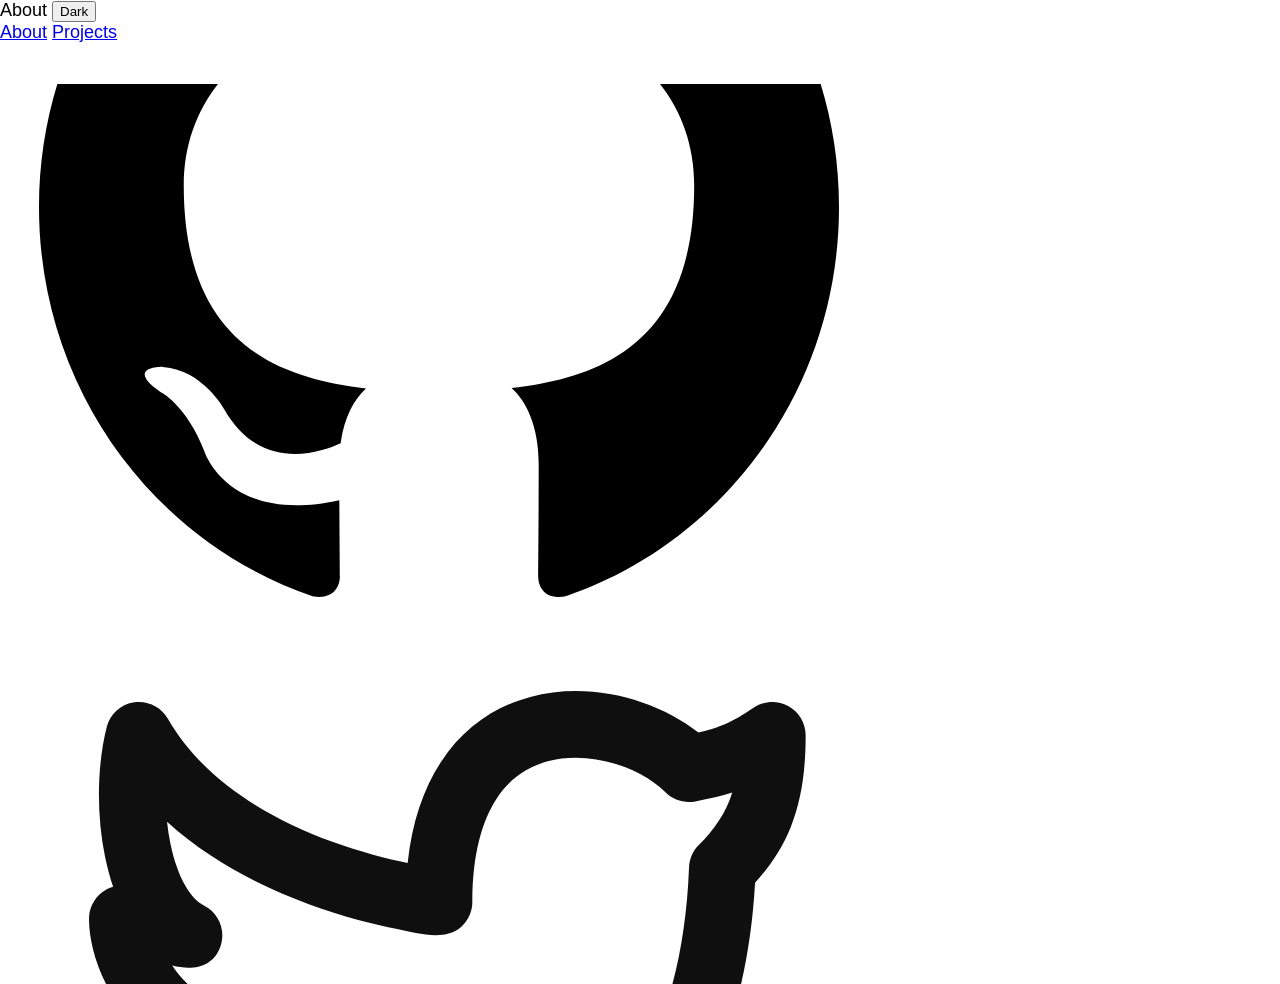
==== about.html @ 8a9fd540 "CleanCode" ====
<!DOCTYPE html>
<html lang="en">
    <head>
        <title>cttm</title>
        <link rel="stylesheet" href="css/header.css">
        <link rel="stylesheet" href="css/main.css">
    </head>
    <body>
        <script src="script.js"></script>

        <header>
            <div class="menu-bar">
                <span class="nav">About</span>
                <span class="nav-underli"></span>

                <button class="dark-mode-button" onclick="change_theme()">Dark</button> 

                <div class="menu-toggle" onclick="toggle_menu(this)">
                    <div class="bar1"></div>
                    <div class="bar2"></div>
                    <div class="bar3"></div>
                </div>
                <nav class="menu-content">
                    <a href="about.html">About</a>
                    <a href="projects.html">Projects</a>
                </nav>
            </div>
        </header>
        <main>
            <div class="page intro" style="display:flex">
                <div class="avatar" style="flex-basis:40%"></div>

                <div class="info" style="flex-basis:60%">
                    <h2 class="greet">Hi, ...</h2>
                    <p class="info-content">...This is something about me...</p>

                    <div class="title">
                        <span>LHP</span>
                        <span>IT Specialist</span>
                    </div>

                    <div class="link">
                        <img class="mail-c" src="assets/icon/mail-close.svg" alt="mail">
                        <img class="github" src="assets/icon/github.svg" alt="gitHub">
                        <img class="twitter" src="assets/icon/twitter.svg" alt="twitter">
                        <img class="discord" src="assets/icon/discord.svg" alt="discord">
                    </div>
                </div>
            </div>

            <div class="page journey">
                <h2 class="subtitle">My Journey</h2>

                <article class="card">
                    <h3>End of 2024:</h3>
                    <p>Achieved top rank of district-level CP (competitive programming) contest.</p>
                </article>
                <article class="card">
                    <h3>Middle of 2025:</h3>
                    <p>Achieved 3rd prize in Ho Chi Minh City-level CP contest.</p>
                    <p>Enrolled in the infamous Le Hong Phong High School for the Gifted, majoring in IT.</p>
                </article>
                <article class="card">
                    <h3>End of 2026:</h3>
                    <p>Become normal.</p>
                </article>
            </div>
        </main>
    </body>
</html>
---- css/header.css ----
html {
    font-family: 'Gill Sans', 'Gill Sans MT', Calibri, 'Trebuchet MS', sans-serif;
    font-size: 18px;
    transition: 0.4s;
}

body {
    margin: 0;
}

header {
    height: 84px;
}

main {
    width: 100%;
    height: calc(100vh - 84px);

    overflow-y: auto;
    scroll-snap-type: y mandatory;
    scroll-behavior: smooth;

    transition: 0.3s;
}

.page {
    width: 100%;
    height: calc(100vh - 84px);

    scroll-snap-align: start;

    display: flex;
    flex-direction: column;
    justify-content: center;
    align-items: center;

    color: white;
    font-family: Arial, sans-serif;
}
---- css/main.css ----
* {
    box-sizing: border-box;
}

html,
body {
    margin: 0;
    padding: 0;
}

main {
    width: 100%;
    height: 100vh;
    overflow-y: auto;
    scroll-snap-type: y mandatory;
    scroll-behavior: smooth;
}

.page {
    width: 100%;
    min-height: 100vh;

    scroll-snap-align: start;
    scroll-snap-stop: always;

    display: flex;
    flex-direction: column;
    justify-content: center;
    align-items: center;

    color: white;
    font-family: Arial, sans-serif;
}

.intro {
    border: solid;
    border-radius: 32px;
    margin: 1rem;
    padding: 1rem;
}
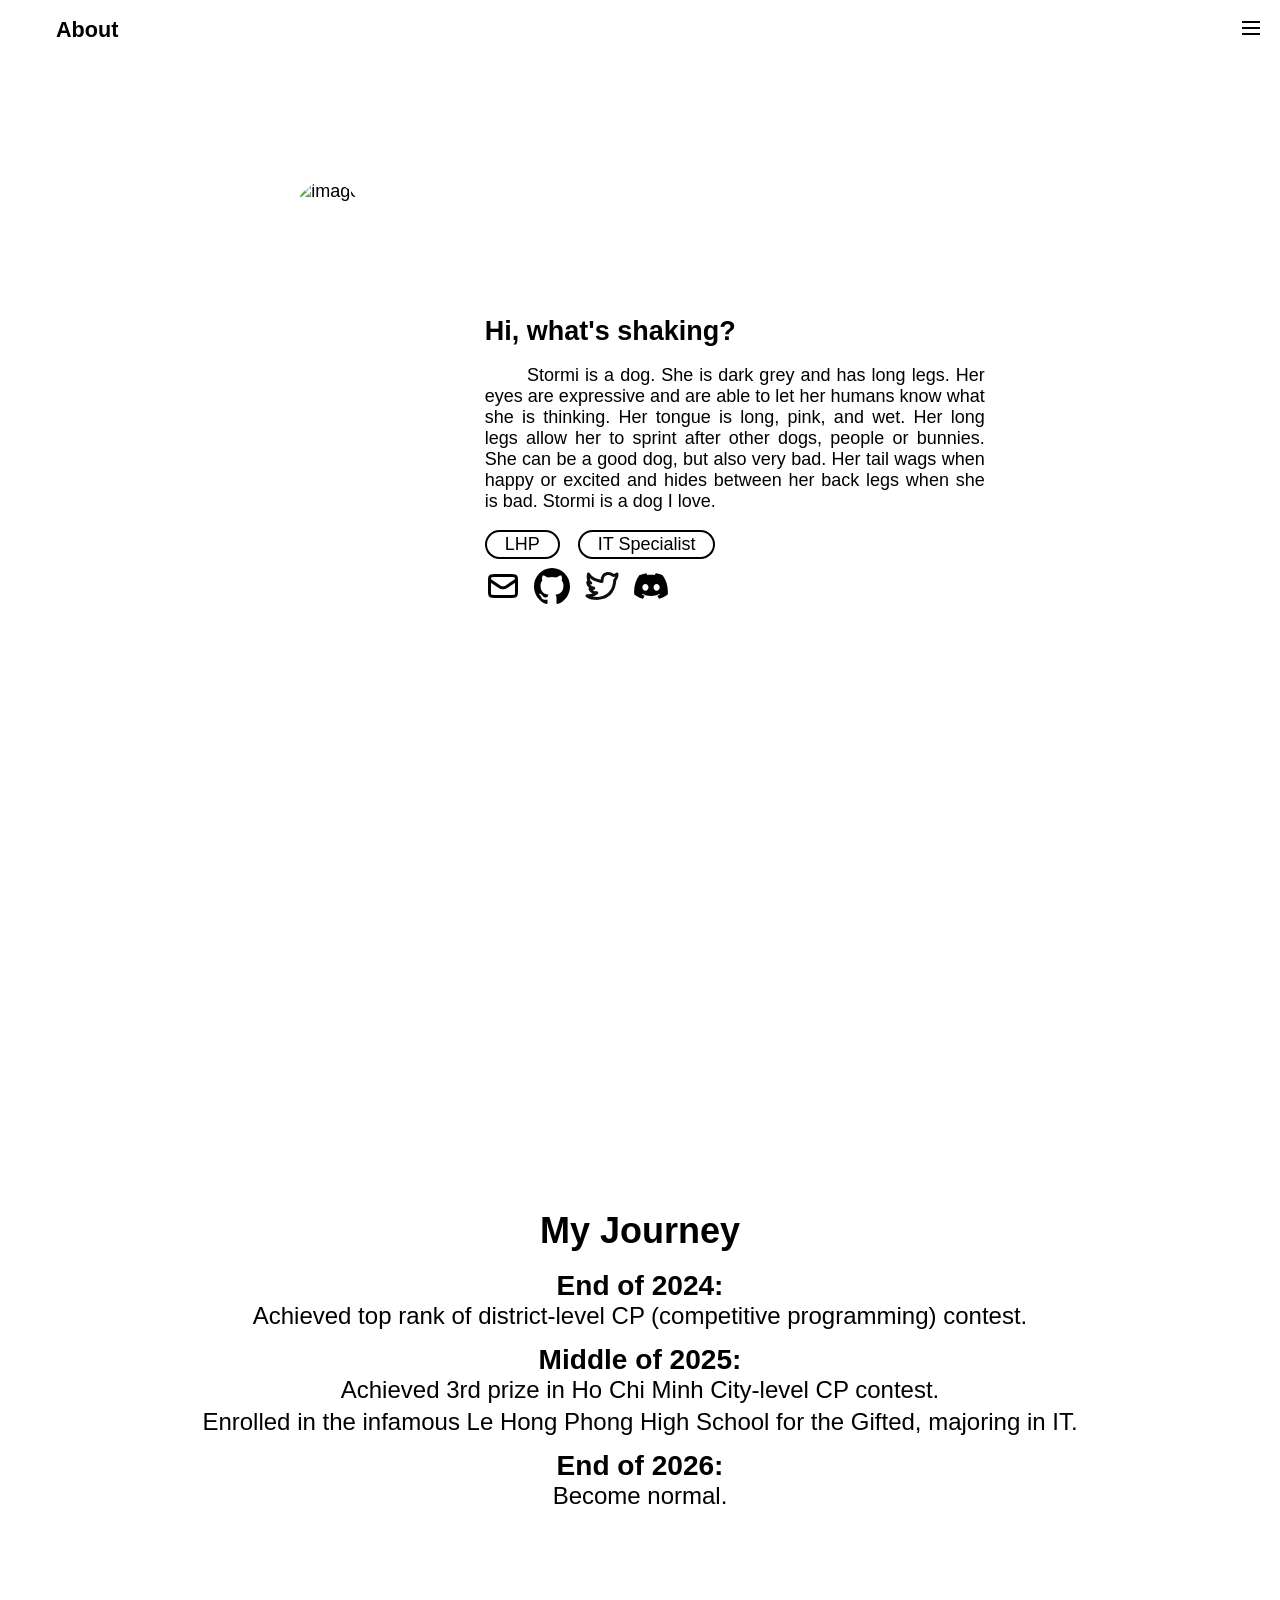
==== commit 0327bd27: "Re" ====
--- a/about.html
+++ b/about.html
@@ -2,69 +2,113 @@
 <html lang="en">
     <head>
         <title>cttm</title>
+
+        <link rel="stylesheet" href="css/general.css">
         <link rel="stylesheet" href="css/header.css">
-        <link rel="stylesheet" href="css/main.css">
+        <link rel="stylesheet" href="css/body.css">
     </head>
+
     <body>
+        <!-- TODO: Script -->
         <script src="script.js"></script>
 
-        <header>
-            <div class="menu-bar">
-                <span class="nav">About</span>
-                <span class="nav-underli"></span>
+        <!-- Navigation bar -->
+        <div class="on_top">
 
-                <button class="dark-mode-button" onclick="change_theme()">Dark</button> 
+            <!-- Top Left -->
+            <div class="page_current">
+                <p class="page active">About</p>
+                <p class="page">Projects</p>
 
-                <div class="menu-toggle" onclick="toggle_menu(this)">
-                    <div class="bar1"></div>
-                    <div class="bar2"></div>
-                    <div class="bar3"></div>
+                <div class="page_underline"></div>
+            </div>
+
+            <!-- TODO: Top Right-->
+            <div class="menu">
+                <div class="burger_menu">
+                    <div class="bar_1"></div>
+                    <div class="bar_2"></div>
+                    <div class="bar_3"></div>
                 </div>
-                <nav class="menu-content">
-                    <a href="about.html">About</a>
-                    <a href="projects.html">Projects</a>
-                </nav>
+
+                <div class="menu_content">
+                    <p>About</p>
+                    <p>Projects</p>
+                </div>
             </div>
-        </header>
-        <main>
-            <div class="page intro" style="display:flex">
-                <div class="avatar" style="flex-basis:40%"></div>
+        </div>
 
-                <div class="info" style="flex-basis:60%">
-                    <h2 class="greet">Hi, ...</h2>
-                    <p class="info-content">...This is something about me...</p>
+        <!-- Page Content -->
+        <section class="page_about">
+            <!-- Profile Picture -->
+            <img class="profile_picture" src="assets/icon/profile.jpg" alt="image">
 
-                    <div class="title">
-                        <span>LHP</span>
-                        <span>IT Specialist</span>
+            <!-- Introduce -->
+            <div class="introduce">
+                <div class="info">
+                    <h1 class="greet">Hi, what's shaking?</h1>
+                    <p class="content">&nbsp&nbsp&nbsp&nbsp&nbsp&nbsp
+                        Stormi is a dog. She is dark grey and has long legs.
+                        Her eyes are expressive and are able to let her humans know what she is thinking. 
+                        Her tongue is long, pink, and wet. 
+                        Her long legs allow her to sprint after other dogs, people or bunnies. 
+                        She can be a good dog, but also very bad. 
+                        Her tail wags when happy or excited and hides between her back legs when she is bad. 
+                        Stormi is a dog I love.</p>
+                </div>
+
+                <!--  Tags -->
+                <div class="title">
+                    <p>LHP</p>
+                    <p>IT Specialist</p>
+                </div>
+
+                <!-- Contact Link -->
+                <div class="link">
+                    <!-- Mail -->
+                    <div class="image_box">
+                        <img class="mail_closed" src="assets/icon/mail-close.svg" alt="mail">
+                        <div class="text_to_copy">cattintruongminh@gmail.com</div>
                     </div>
 
-                    <div class="link">
-                        <img class="mail-c" src="assets/icon/mail-close.svg" alt="mail">
+                    <!-- Github -->
+                    <a href="https://github.com/CatTin6025" target="_blanh">
                         <img class="github" src="assets/icon/github.svg" alt="gitHub">
+                    </a>
+
+                    <!-- Twitter -->
+                    <a href="https://x.com/bacon6025" target="_blanh">
                         <img class="twitter" src="assets/icon/twitter.svg" alt="twitter">
+                    </a>
+
+                    <!-- Discord -->
+                    <div class="image_box">
                         <img class="discord" src="assets/icon/discord.svg" alt="discord">
+                        <div class="text_to_copy">cat.tao</cat></div>
                     </div>
                 </div>
             </div>
+        </section>
 
-            <div class="page journey">
-                <h2 class="subtitle">My Journey</h2>
+        <!-- TODO: Page Journey -->
+        <section class="page_journey">
+            <h2 class="subtitle">My Journey</h2>
 
-                <article class="card">
-                    <h3>End of 2024:</h3>
-                    <p>Achieved top rank of district-level CP (competitive programming) contest.</p>
-                </article>
-                <article class="card">
-                    <h3>Middle of 2025:</h3>
-                    <p>Achieved 3rd prize in Ho Chi Minh City-level CP contest.</p>
-                    <p>Enrolled in the infamous Le Hong Phong High School for the Gifted, majoring in IT.</p>
-                </article>
-                <article class="card">
-                    <h3>End of 2026:</h3>
-                    <p>Become normal.</p>
-                </article>
-            </div>
-        </main>
+            <article class="card card_1">
+                <h3>End of 2024:</h3>
+                <p>Achieved top rank of district-level CP (competitive programming) contest.</p>
+            </article>
+            <article class="card card_2">
+                <h3>Middle of 2025:</h3>
+                <p>Achieved 3rd prize in Ho Chi Minh City-level CP contest.</p>
+                <p>Enrolled in the infamous Le Hong Phong High School for the Gifted, majoring in IT.</p>
+            </article>
+            <article class="card card_3">
+                <h3>End of 2026:</h3>
+                <p>Become normal.</p>
+            </article>
+        </section>
+
+
     </body>
 </html>
--- a/css/general.css
+++ b/css/general.css
@@ -0,0 +1,37 @@
+html {
+    font-family: 'Gill Sans', 'Gill Sans MT', Calibri, 'Trebuchet MS', sans-serif;
+    font-size: 18px;
+    transition: 0.4s;
+}
+
+* {
+    margin: 0;
+    padding: 0;
+    box-sizing: border-box;
+}
+
+html,
+body {
+    height: 100%;
+    scroll-snap-type: y mandatory; 
+    scroll-behavior: smooth;
+}
+
+section {
+    height: 100vh;
+    justify-content: center;
+    align-items: center;
+    scroll-snap-align: start;
+    padding: 2rem 1rem;
+}
+
+section.page_about {
+    place-items: center;
+}
+
+section.page_journey {
+    width: 100%;
+    display: flex;
+    flex-direction: column;
+    text-align: center;
+}
--- a/css/header.css
+++ b/css/header.css
@@ -1,39 +1,48 @@
-html {
-    font-family: 'Gill Sans', 'Gill Sans MT', Calibri, 'Trebuchet MS', sans-serif;
-    font-size: 18px;
-    transition: 0.4s;
+.on_top {
+    position: fixed;
+    top: 0;
+    left: 0;
+    width: 100%;
+    box-sizing: border-box;
+    z-index: 9999;
+    background-color: white;
+
+    justify-content: space-between; 
+    align-items: center; 
+    padding: 15px 20px; 
+    height: 60px; 
+    display: flex; 
+    font-weight: bold;
+
+    user-select: none;
 }
 
-body {
-    margin: 0;
+.page_current {
+    font-size: 1.2rem;
+    place-items: center;
+    position: relative;
+    pointer-events: none;
+    margin-left: 2rem;
 }
 
-header {
-    height: 84px;
+.page_current .page:not(.active) {
+    display: none;
 }
 
-main {
-    width: 100%;
-    height: calc(100vh - 84px);
-
-    overflow-y: auto;
-    scroll-snap-type: y mandatory;
-    scroll-behavior: smooth;
-
-    transition: 0.3s;
+.menu {
+    cursor: pointer;
 }
 
-.page {
-    width: 100%;
-    height: calc(100vh - 84px);
+.bar_1,
+.bar_2,
+.bar_3 {
+    border: none;
+    height: 2px;
+    width: 1rem;
+    margin-bottom: 4px;
+    background-color: black;
+}
 
-    scroll-snap-align: start;
-
-    display: flex;
-    flex-direction: column;
-    justify-content: center;
-    align-items: center;
-
-    color: white;
-    font-family: Arial, sans-serif;
+.menu_content {
+    display: none;
 }
--- a/css/body.css
+++ b/css/body.css
@@ -0,0 +1,100 @@
+section {
+    padding-top: 60px;
+}
+
+/** PAGE 1 **/
+
+.page_about {
+    display: flex;
+}
+
+.page_about .profile_picture {
+    height: 70%;
+    width: auto;
+    border-radius: 40px;
+
+    user-select: none;
+}
+
+.page_about .introduce {
+    margin-left: 10%;
+}
+
+.info {
+    max-width: 500px;
+    width: 100%;
+}
+
+.info .greet {
+    margin-bottom: 1rem;
+}
+
+.info .content {
+    text-align: justify;
+}
+
+.title {
+    display: flex;
+}
+
+.title * {
+    border: 2px solid #000;
+    border-radius: 20px;
+    margin: 1rem 1rem 0.5rem 0;
+    padding: 2px 1rem;
+
+    user-select: none;
+}
+
+.page_about .link img {
+    height: 2rem;
+    width: auto;
+    cursor: pointer;
+
+    user-select: none;
+}
+
+.page_about .link {
+    display: flex;
+    align-items: center;
+    gap: 0.75rem;
+}
+
+.image_box {
+    position: relative;
+    display: inline_block;
+}
+
+.image_box .text_to_copy {
+    display: none;
+    position: absolute;
+    cursor: text;
+
+    bottom: -1rem;
+    left: 10px;
+    background: rgba(0, 0, 0, 0.7);
+    color: white;
+    padding: 5px;
+}
+
+.image_box:hover .text_to_copy {
+    display: block;
+}
+
+/** PAGE 2 **/
+
+.page_journey {
+    font-size: 24px;
+}
+
+.subtitle {
+    margin-bottom: 0.5rem;
+}
+
+.card p {
+    margin-bottom: 0.25rem;
+}
+
+.card h3 {
+    margin-top: 0.5rem;
+}
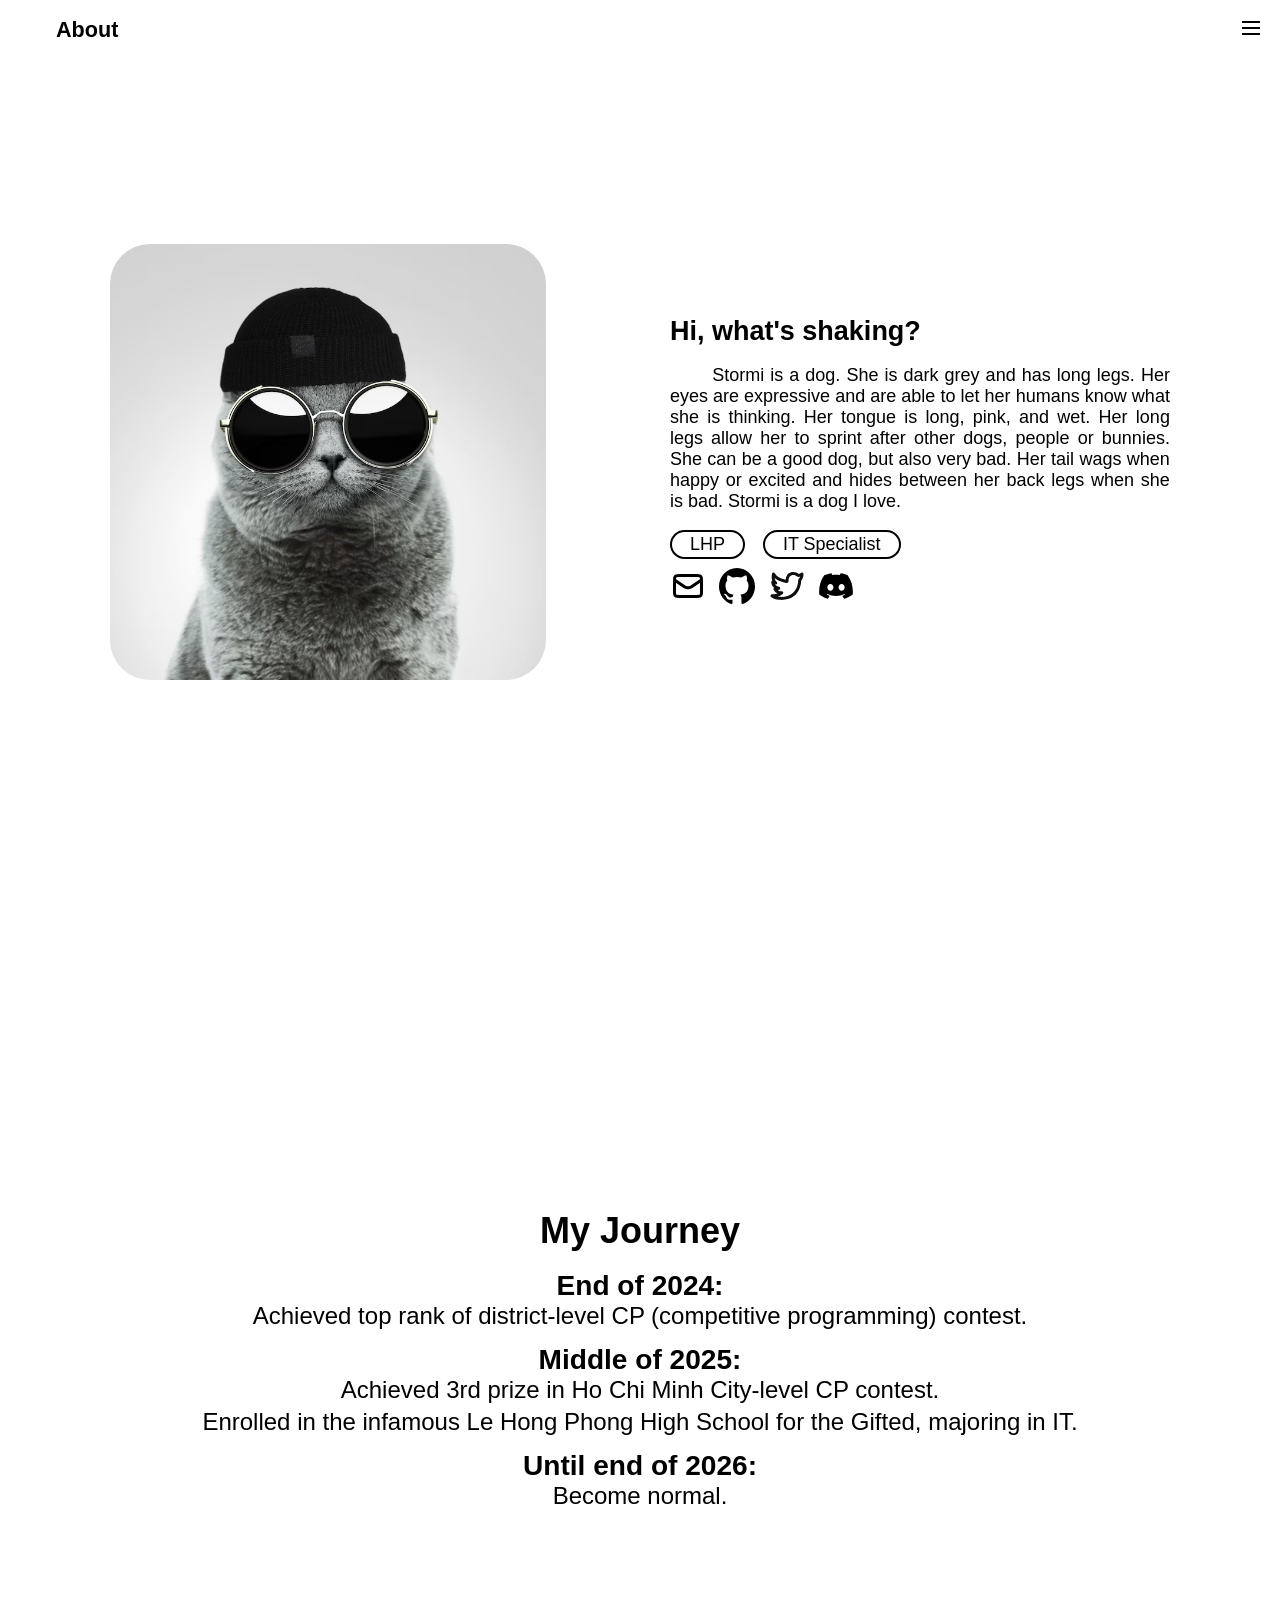
==== commit 98f7289f: "Mobile Ratio fix 1.1" ====
--- a/about.html
+++ b/about.html
@@ -6,6 +6,8 @@
         <link rel="stylesheet" href="css/general.css">
         <link rel="stylesheet" href="css/header.css">
         <link rel="stylesheet" href="css/body.css">
+
+        <meta name="viewport" content="width=device-width, initial-scale=1.0">
     </head>
 
     <body>
@@ -90,7 +92,6 @@
             </div>
         </section>
 
-        <!-- TODO: Page Journey -->
         <section class="page_journey">
             <h2 class="subtitle">My Journey</h2>
 
@@ -104,7 +105,7 @@
                 <p>Enrolled in the infamous Le Hong Phong High School for the Gifted, majoring in IT.</p>
             </article>
             <article class="card card_3">
-                <h3>End of 2026:</h3>
+                <h3>Until end of 2026:</h3>
                 <p>Become normal.</p>
             </article>
         </section>
--- a/css/header.css
+++ b/css/header.css
@@ -25,6 +25,12 @@
     margin-left: 2rem;
 }
 
+@media (max-width: 768px) {
+    .page_current {
+        margin-left: 0;
+    }
+}
+
 .page_current .page:not(.active) {
     display: none;
 }
--- a/css/body.css
+++ b/css/body.css
@@ -9,10 +9,9 @@
 }
 
 .page_about .profile_picture {
-    height: 70%;
-    width: auto;
+    width: 35%;
+    height: auto;
     border-radius: 40px;
-
     user-select: none;
 }
 
@@ -81,6 +80,23 @@
     display: block;
 }
 
+@media (max-width: 768px) {
+    .page_about {
+        flex-direction: column; /* Chuyển thành xếp dọc trên điện thoại */
+        align-items: center;
+    }
+
+    .page_about .profile_picture {
+        width: 70%;            /* Trên điện thoại cho ảnh to hơn chút cho dễ nhìn */
+        max-width: 280px;      /* Không cho vượt quá 280px */
+        margin-bottom: 1.5rem;
+    }
+
+    .page_about .introduce {
+        margin-left: 0;        /* Bỏ margin-left 10% trên di động để chữ cân giữa */
+    }
+}
+
 /** PAGE 2 **/
 
 .page_journey {
@@ -97,4 +113,10 @@
 
 .card h3 {
     margin-top: 0.5rem;
+}
+
+@media (max-width: 768px) {
+    .page_journey {
+        font-size: inherit;
+    }
 }
